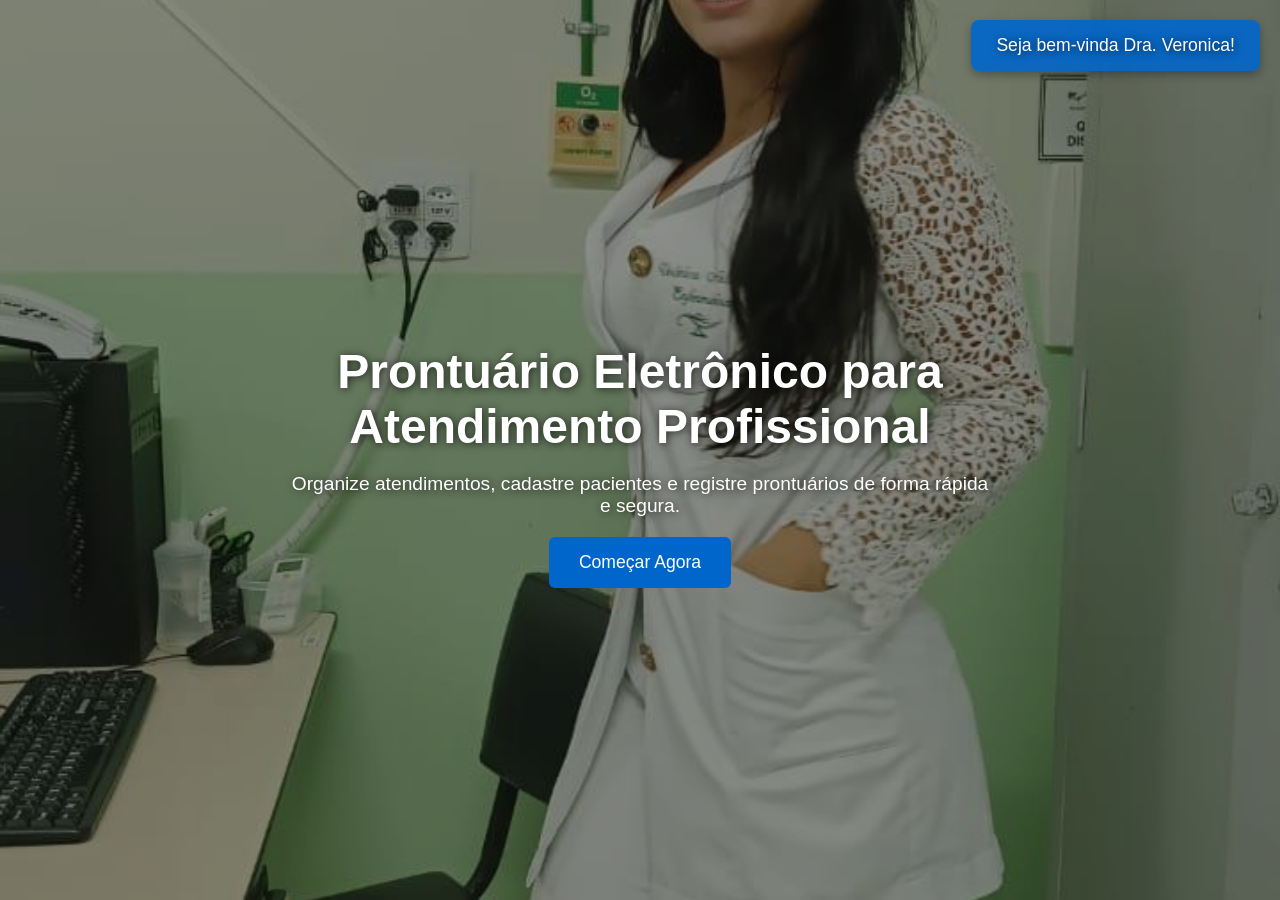
==== index.html @ c15e9141 "Add files via upload" ====
<!DOCTYPE html>
<html lang="pt-BR">
<head>
  <meta charset="UTF-8" />
  <meta name="viewport" content="width=device-width, initial-scale=1.0"/>
  <title>Prontuário Eletrônico</title>

  <style>
    body, html {
      margin: 0;
      padding: 0;
      width: 100%;
      height: 100%;
      font-family: Arial, sans-serif;
    }

    .hero {
      background-image: url('img/Veronica.jpeg'); /* extensão atualizada */
      background-size: cover;
      background-position: center;
      width: 100%;
      height: 100vh;
      position: relative;
      display: flex;
      align-items: center;
      justify-content: center;
      color: white;
      text-shadow: 1px 1px 8px rgba(0, 0, 0, 0.7);
      overflow: hidden;
    }

    .overlay {
      position: absolute;
      top: 0;
      left: 0;
      width: 100%;
      height: 100%;
      background: rgba(0, 0, 0, 0.4);
      z-index: 1;
    }

    .hero-content {
      position: relative;
      z-index: 2;
      text-align: center;
      max-width: 700px;
    }

    h1 {
      font-size: 3rem;
      margin-bottom: 10px;
    }

    p {
      font-size: 1.2rem;
      margin-bottom: 20px;
    }

    .btn {
      padding: 15px 30px;
      font-size: 1.1rem;
      border: none;
      border-radius: 6px;
      cursor: pointer;
      background: #0066cc;
      color: white;
      transition: .3s ease;
    }

    .btn:hover {
      background: #004a99;
    }

    /* mensagem flutuante */
    .welcome-msg {
      position: absolute;
      top: 20px;
      right: 20px;
      background: rgba(0, 102, 204, 0.9);
      color: white;
      padding: 15px 25px;
      border-radius: 8px;
      font-size: 1.1rem;
      box-shadow: 0 4px 10px rgba(0,0,0,0.3);
      opacity: 0;
      transform: translateY(-20px);
      transition: opacity 0.6s ease, transform 0.6s ease;
      z-index: 3;
    }

    .welcome-msg.show {
      opacity: 1;
      transform: translateY(0);
    }

    @media (max-width: 768px) {
      h1 { font-size: 2rem; }
      p { font-size: 1rem; }
      .btn { width: 100%; }
      .hero { padding: 0 20px;}
      .welcome-msg { top: 10px; right: 10px; font-size: 1rem; padding: 10px 15px; }
    }
  </style>
</head>

<body>
  <div class="hero">
    <div class="overlay"></div>

    <div class="hero-content">
      <h1>Prontuário Eletrônico para Atendimento Profissional</h1>
      <p>Organize atendimentos, cadastre pacientes e registre prontuários de forma rápida e segura.</p>
      <button class="btn" onclick="window.location.href='login.html'">Começar Agora</button>
    </div>

    <!-- mensagem de boas-vindas -->
    <div class="welcome-msg" id="welcome-msg">Seja bem-vinda Dra. Veronica!</div>
  </div>

  <script>
    window.addEventListener('load', () => {
      const msg = document.getElementById('welcome-msg');
      msg.classList.add('show');
      setTimeout(() => {
        msg.classList.remove('show');
      }, 5000);
    });
  </script>
</body>
</html>
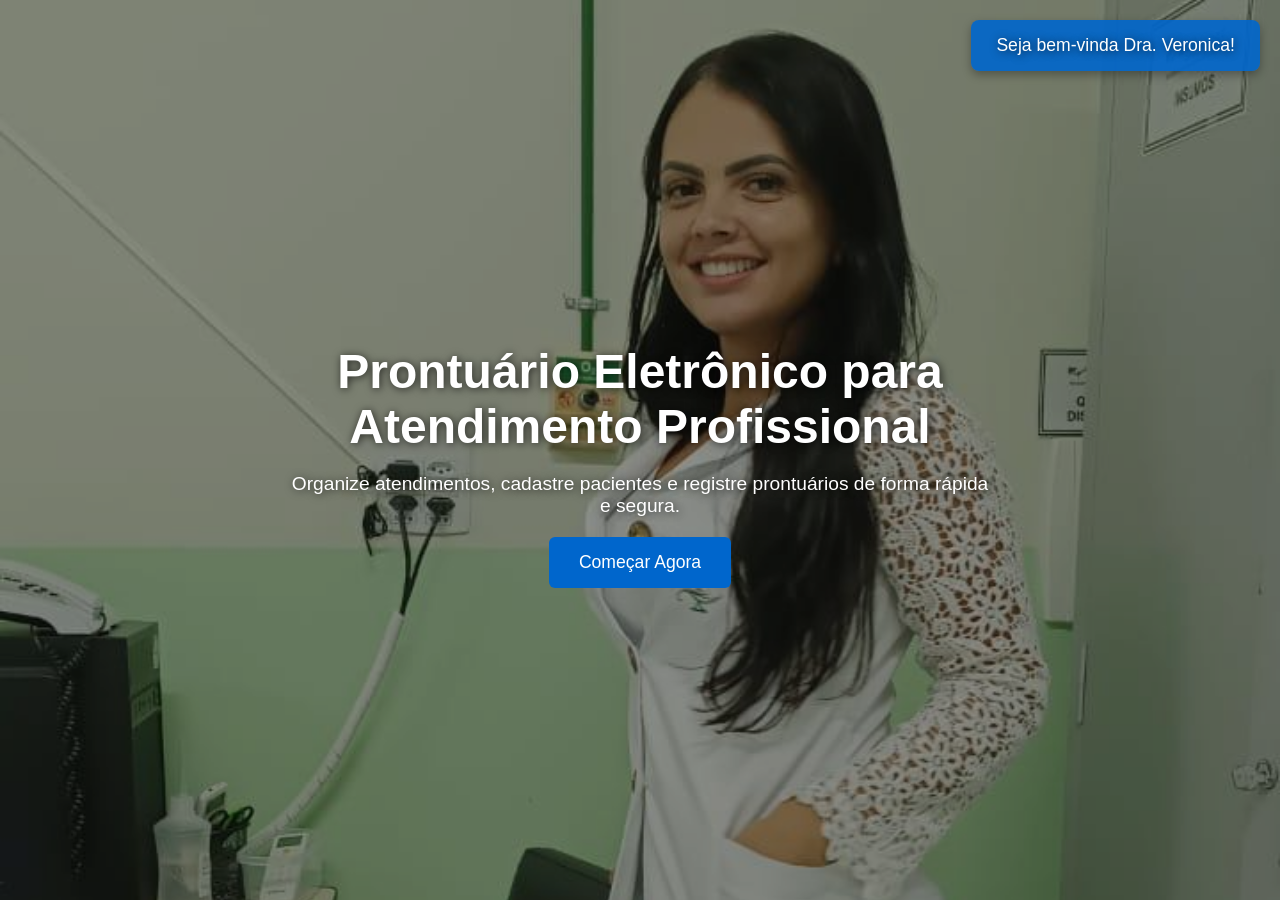
==== commit bb724ede: "Add files via upload" ====
--- a/index.html
+++ b/index.html
@@ -15,9 +15,9 @@
     }
 
     .hero {
-      background-image: url('img/Veronica.jpeg'); /* extensão atualizada */
+      background-image: url('img/Veronica.jpeg'); /* extensão JPEG */
       background-size: cover;
-      background-position: center;
+      background-position: center 30%; /* foco no rosto */
       width: 100%;
       height: 100vh;
       position: relative;
@@ -71,7 +71,6 @@
       background: #004a99;
     }
 
-    /* mensagem flutuante */
     .welcome-msg {
       position: absolute;
       top: 20px;
@@ -113,7 +112,6 @@
       <button class="btn" onclick="window.location.href='login.html'">Começar Agora</button>
     </div>
 
-    <!-- mensagem de boas-vindas -->
     <div class="welcome-msg" id="welcome-msg">Seja bem-vinda Dra. Veronica!</div>
   </div>
 
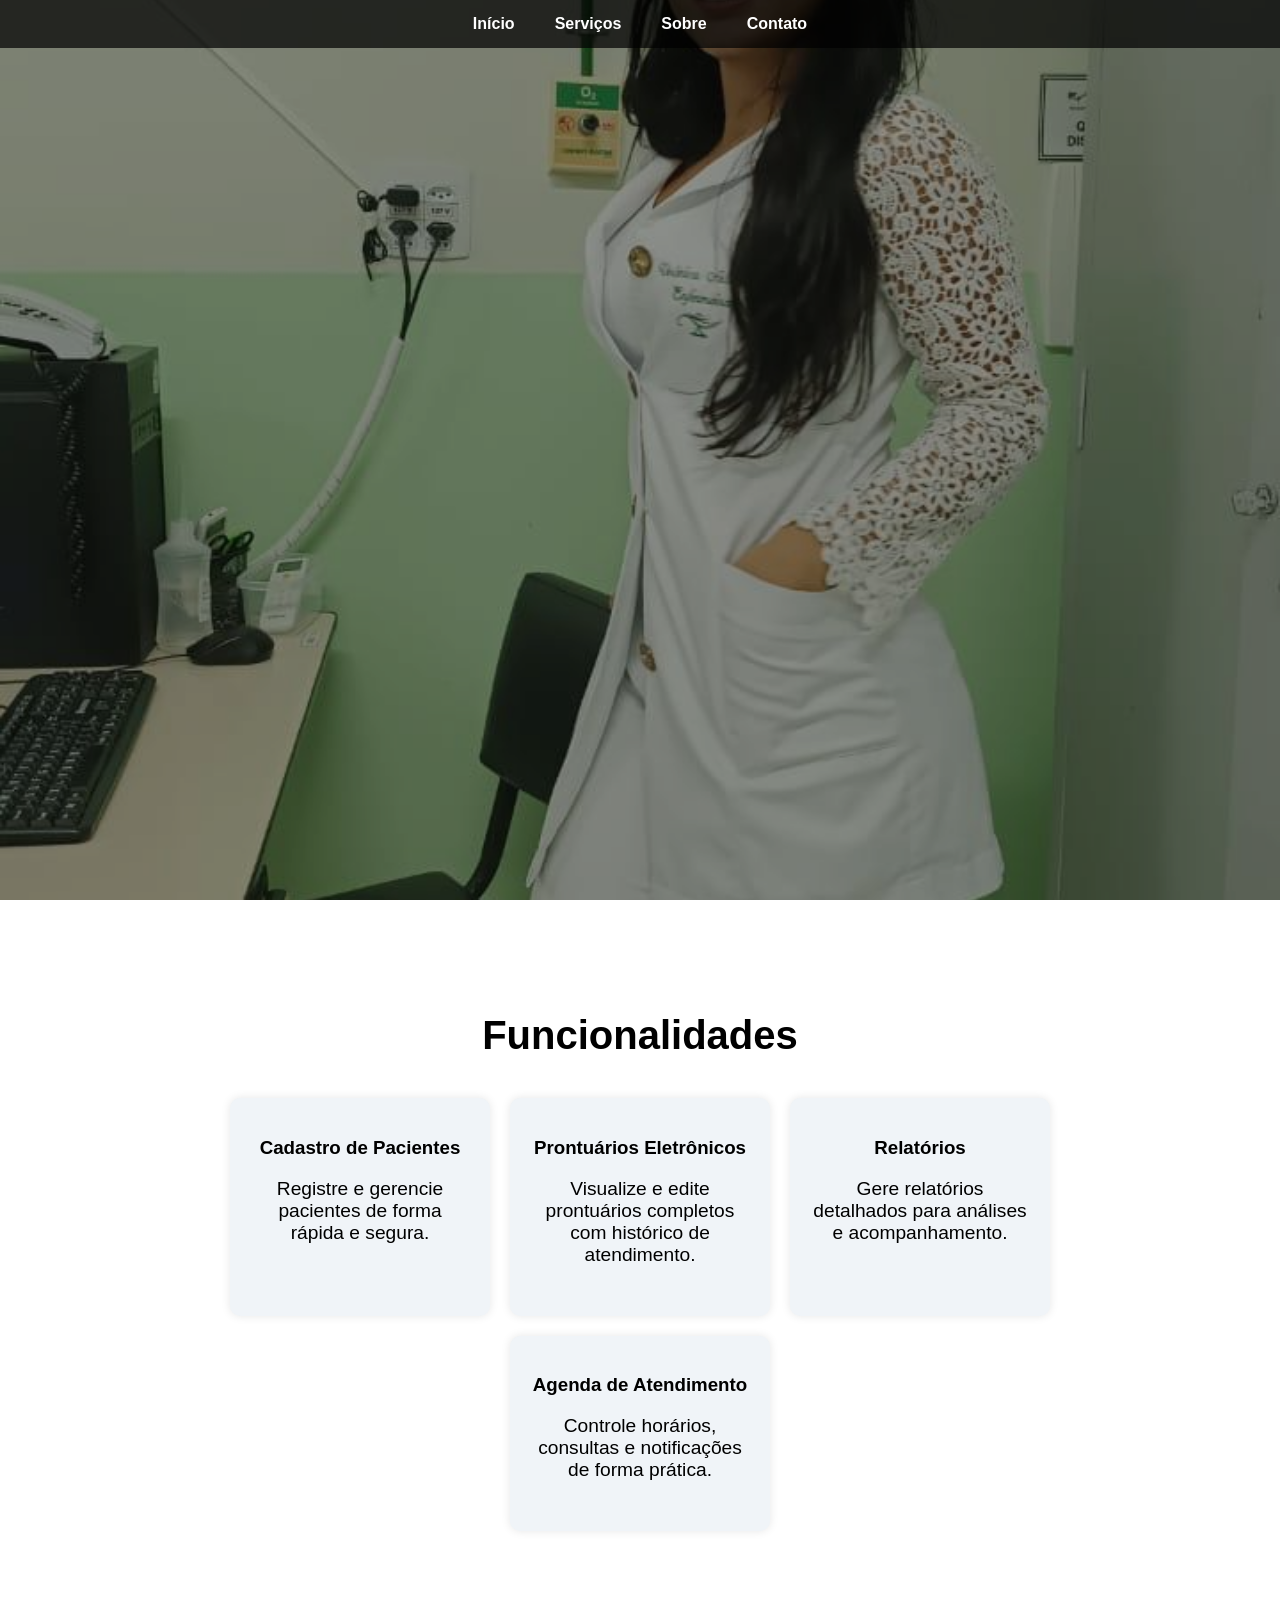
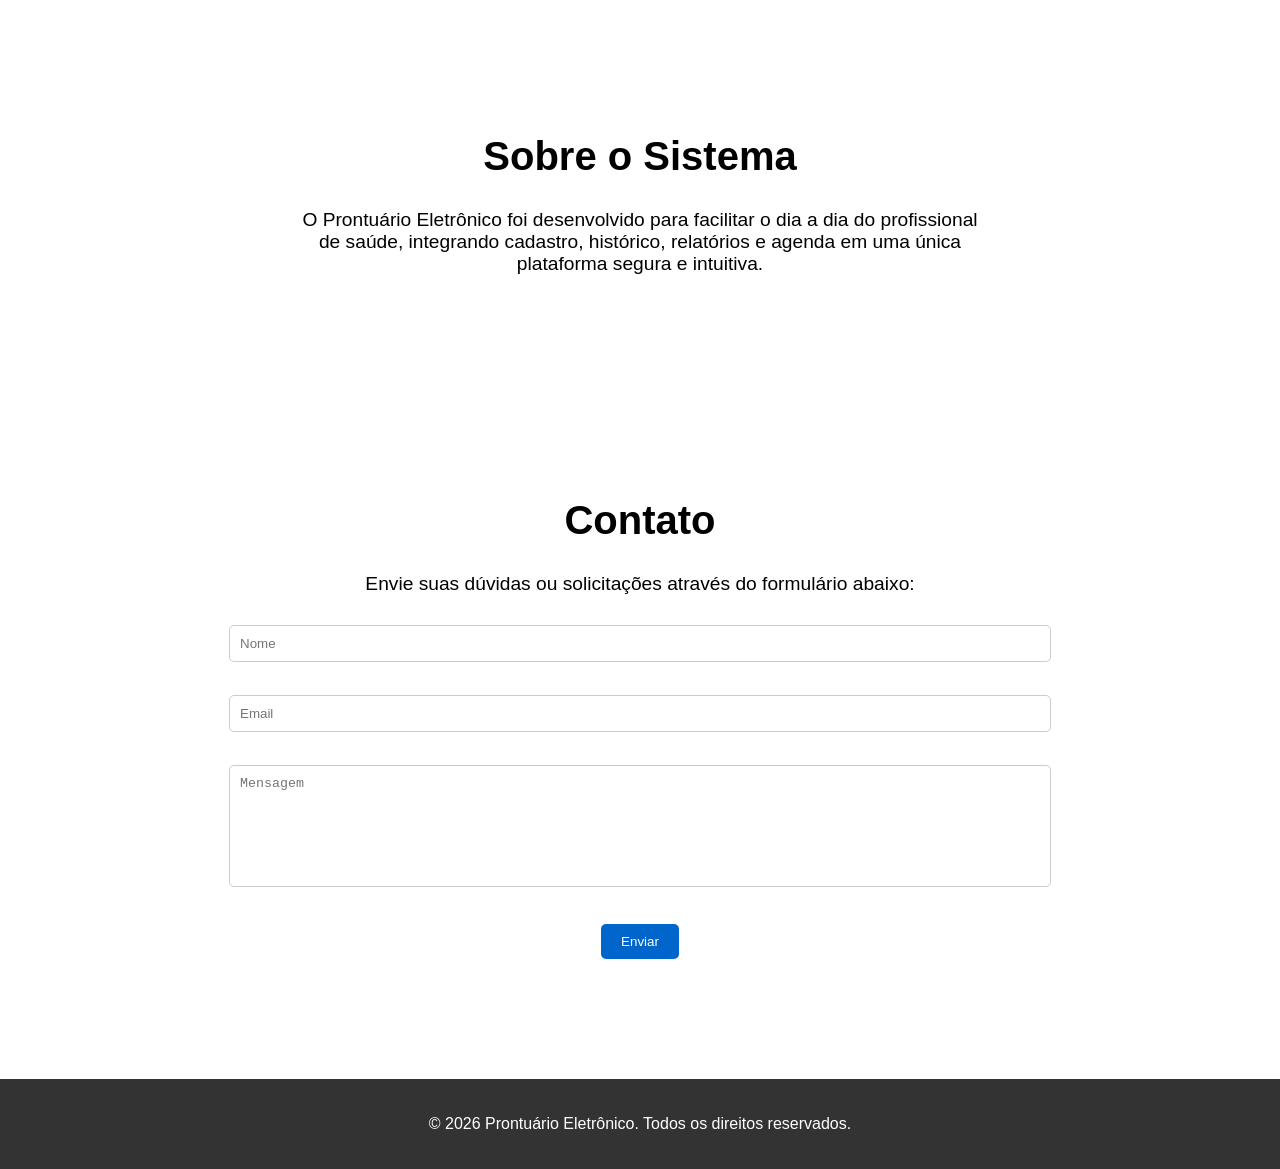
==== commit 95b1514f: "Add files via upload" ====
--- a/index.html
+++ b/index.html
@@ -1,128 +1,75 @@
 <!DOCTYPE html>
 <html lang="pt-BR">
 <head>
-  <meta charset="UTF-8" />
-  <meta name="viewport" content="width=device-width, initial-scale=1.0"/>
-  <title>Prontuário Eletrônico</title>
+<meta charset="UTF-8">
+<meta name="viewport" content="width=device-width, initial-scale=1.0">
+<title>Prontuário Eletrônico</title>
+<link rel="stylesheet" href="style.css">
+</head>
+<body>
 
-  <style>
-    body, html {
-      margin: 0;
-      padding: 0;
-      width: 100%;
-      height: 100%;
-      font-family: Arial, sans-serif;
-    }
+<header class="navbar">
+  <nav>
+    <a href="#home">Início</a>
+    <a href="#servicos">Serviços</a>
+    <a href="#sobre">Sobre</a>
+    <a href="#contato">Contato</a>
+  </nav>
+</header>
 
-    .hero {
-      background-image: url('img/Veronica.jpeg'); /* extensão JPEG */
-      background-size: cover;
-      background-position: center 30%; /* foco no rosto */
-      width: 100%;
-      height: 100vh;
-      position: relative;
-      display: flex;
-      align-items: center;
-      justify-content: center;
-      color: white;
-      text-shadow: 1px 1px 8px rgba(0, 0, 0, 0.7);
-      overflow: hidden;
-    }
+<section id="home" class="hero">
+  <div class="overlay"></div>
+  <div class="hero-content">
+    <h1>Prontuário Eletrônico</h1>
+    <p>Organize atendimentos, cadastre pacientes e registre prontuários de forma rápida e segura.</p>
+    <div class="buttons">
+      <button onclick="window.location.href='#contato'">Contato</button>
+      <button onclick="window.location.href='login.html'">Login Profissional</button>
+    </div>
+  </div>
+</section>
 
-    .overlay {
-      position: absolute;
-      top: 0;
-      left: 0;
-      width: 100%;
-      height: 100%;
-      background: rgba(0, 0, 0, 0.4);
-      z-index: 1;
-    }
+<section id="servicos" class="section">
+  <h2>Funcionalidades</h2>
+  <div class="cards">
+    <div class="card">
+      <h3>Cadastro de Pacientes</h3>
+      <p>Registre e gerencie pacientes de forma rápida e segura.</p>
+    </div>
+    <div class="card">
+      <h3>Prontuários Eletrônicos</h3>
+      <p>Visualize e edite prontuários completos com histórico de atendimento.</p>
+    </div>
+    <div class="card">
+      <h3>Relatórios</h3>
+      <p>Gere relatórios detalhados para análises e acompanhamento.</p>
+    </div>
+    <div class="card">
+      <h3>Agenda de Atendimento</h3>
+      <p>Controle horários, consultas e notificações de forma prática.</p>
+    </div>
+  </div>
+</section>
 
-    .hero-content {
-      position: relative;
-      z-index: 2;
-      text-align: center;
-      max-width: 700px;
-    }
+<section id="sobre" class="section">
+  <h2>Sobre o Sistema</h2>
+  <p>O Prontuário Eletrônico foi desenvolvido para facilitar o dia a dia do profissional de saúde, integrando cadastro, histórico, relatórios e agenda em uma única plataforma segura e intuitiva.</p>
+</section>
 
-    h1 {
-      font-size: 3rem;
-      margin-bottom: 10px;
-    }
+<section id="contato" class="section">
+  <h2>Contato</h2>
+  <p>Envie suas dúvidas ou solicitações através do formulário abaixo:</p>
+  <form>
+    <input type="text" placeholder="Nome" required><br><br>
+    <input type="email" placeholder="Email" required><br><br>
+    <textarea placeholder="Mensagem" required></textarea><br><br>
+    <button type="submit">Enviar</button>
+  </form>
+</section>
 
-    p {
-      font-size: 1.2rem;
-      margin-bottom: 20px;
-    }
+<footer>
+  <p>&copy; 2026 Prontuário Eletrônico. Todos os direitos reservados.</p>
+</footer>
 
-    .btn {
-      padding: 15px 30px;
-      font-size: 1.1rem;
-      border: none;
-      border-radius: 6px;
-      cursor: pointer;
-      background: #0066cc;
-      color: white;
-      transition: .3s ease;
-    }
-
-    .btn:hover {
-      background: #004a99;
-    }
-
-    .welcome-msg {
-      position: absolute;
-      top: 20px;
-      right: 20px;
-      background: rgba(0, 102, 204, 0.9);
-      color: white;
-      padding: 15px 25px;
-      border-radius: 8px;
-      font-size: 1.1rem;
-      box-shadow: 0 4px 10px rgba(0,0,0,0.3);
-      opacity: 0;
-      transform: translateY(-20px);
-      transition: opacity 0.6s ease, transform 0.6s ease;
-      z-index: 3;
-    }
-
-    .welcome-msg.show {
-      opacity: 1;
-      transform: translateY(0);
-    }
-
-    @media (max-width: 768px) {
-      h1 { font-size: 2rem; }
-      p { font-size: 1rem; }
-      .btn { width: 100%; }
-      .hero { padding: 0 20px;}
-      .welcome-msg { top: 10px; right: 10px; font-size: 1rem; padding: 10px 15px; }
-    }
-  </style>
-</head>
-
-<body>
-  <div class="hero">
-    <div class="overlay"></div>
-
-    <div class="hero-content">
-      <h1>Prontuário Eletrônico para Atendimento Profissional</h1>
-      <p>Organize atendimentos, cadastre pacientes e registre prontuários de forma rápida e segura.</p>
-      <button class="btn" onclick="window.location.href='login.html'">Começar Agora</button>
-    </div>
-
-    <div class="welcome-msg" id="welcome-msg">Seja bem-vinda Dra. Veronica!</div>
-  </div>
-
-  <script>
-    window.addEventListener('load', () => {
-      const msg = document.getElementById('welcome-msg');
-      msg.classList.add('show');
-      setTimeout(() => {
-        msg.classList.remove('show');
-      }, 5000);
-    });
-  </script>
 </body>
 </html>
--- a/style.css
+++ b/style.css
@@ -0,0 +1,138 @@
+body, html {
+  margin: 0;
+  padding: 0;
+  font-family: Arial, sans-serif;
+  scroll-behavior: smooth;
+}
+
+.navbar {
+  position: fixed;
+  top:0;
+  width: 100%;
+  background: rgba(0,0,0,0.7);
+  z-index: 1000;
+}
+
+.navbar nav {
+  display: flex;
+  justify-content: center;
+  padding: 15px 0;
+}
+
+.navbar nav a {
+  color: white;
+  margin: 0 20px;
+  text-decoration: none;
+  font-weight: bold;
+  transition: color 0.3s;
+}
+
+.navbar nav a:hover { color: #00aaff; }
+
+.hero {
+  background-image: url('img/Veronica.jpeg');
+  background-size: cover;
+  background-position: center 50%;
+  height: 100vh;
+  width: 100%;
+  position: relative;
+  display: flex;
+  justify-content: center;
+  align-items: center;
+}
+
+.overlay {
+  position: absolute;
+  top:0; left:0;
+  width:100%;
+  height:100%;
+  background: rgba(0,0,0,0.4);
+  z-index:1;
+}
+
+.hero-content {
+  position: relative;
+  z-index:2;
+  text-align: center;
+  color: #fff;
+  max-width: 700px;
+  opacity: 0;
+  transform: translateY(30px);
+  transition: all 1.5s ease;
+}
+
+.hero-content h1 { font-size: 3rem; margin-bottom: 20px; }
+.hero-content p { font-size: 1.3rem; margin-bottom: 30px; }
+
+.buttons button {
+  margin: 0 10px;
+  padding: 15px 30px;
+  font-size: 1rem;
+  border: none;
+  border-radius: 5px;
+  cursor: pointer;
+  background-color: #0066cc;
+  color: white;
+  transition: background 0.3s ease;
+}
+
+.buttons button:hover { background-color: #004a99; }
+
+.section {
+  padding: 80px 20px;
+  text-align: center;
+  max-width: 1000px;
+  margin: 0 auto;
+}
+
+.section h2 { font-size: 2.5rem; margin-bottom: 30px; }
+.section p { font-size: 1.2rem; max-width: 700px; margin: 0 auto 30px auto; }
+
+.cards { display: flex; flex-wrap: wrap; justify-content: center; }
+.card {
+  background: #f0f4f8;
+  border-radius: 10px;
+  padding: 20px;
+  margin: 10px;
+  flex: 1 1 200px;
+  max-width: 220px;
+  box-shadow: 0 0 10px rgba(0,0,0,0.1);
+  transition: transform 0.3s;
+}
+
+.card:hover { transform: translateY(-5px); }
+
+form input, form textarea {
+  width: 80%;
+  padding: 10px;
+  margin-bottom: 15px;
+  border-radius: 5px;
+  border: 1px solid #ccc;
+}
+
+form textarea { height: 100px; resize: none; }
+
+form button {
+  padding: 10px 20px;
+  border: none;
+  background: #0066cc;
+  color: white;
+  border-radius: 5px;
+  cursor: pointer;
+}
+
+form button:hover { background: #004a99; }
+
+footer {
+  background: #333;
+  color: white;
+  padding: 20px 0;
+  text-align: center;
+  margin-top: 40px;
+}
+
+@media (max-width:768px) {
+  .hero-content h1 { font-size: 2rem; }
+  .hero-content p { font-size: 1rem; }
+  .card { max-width: 100%; }
+}
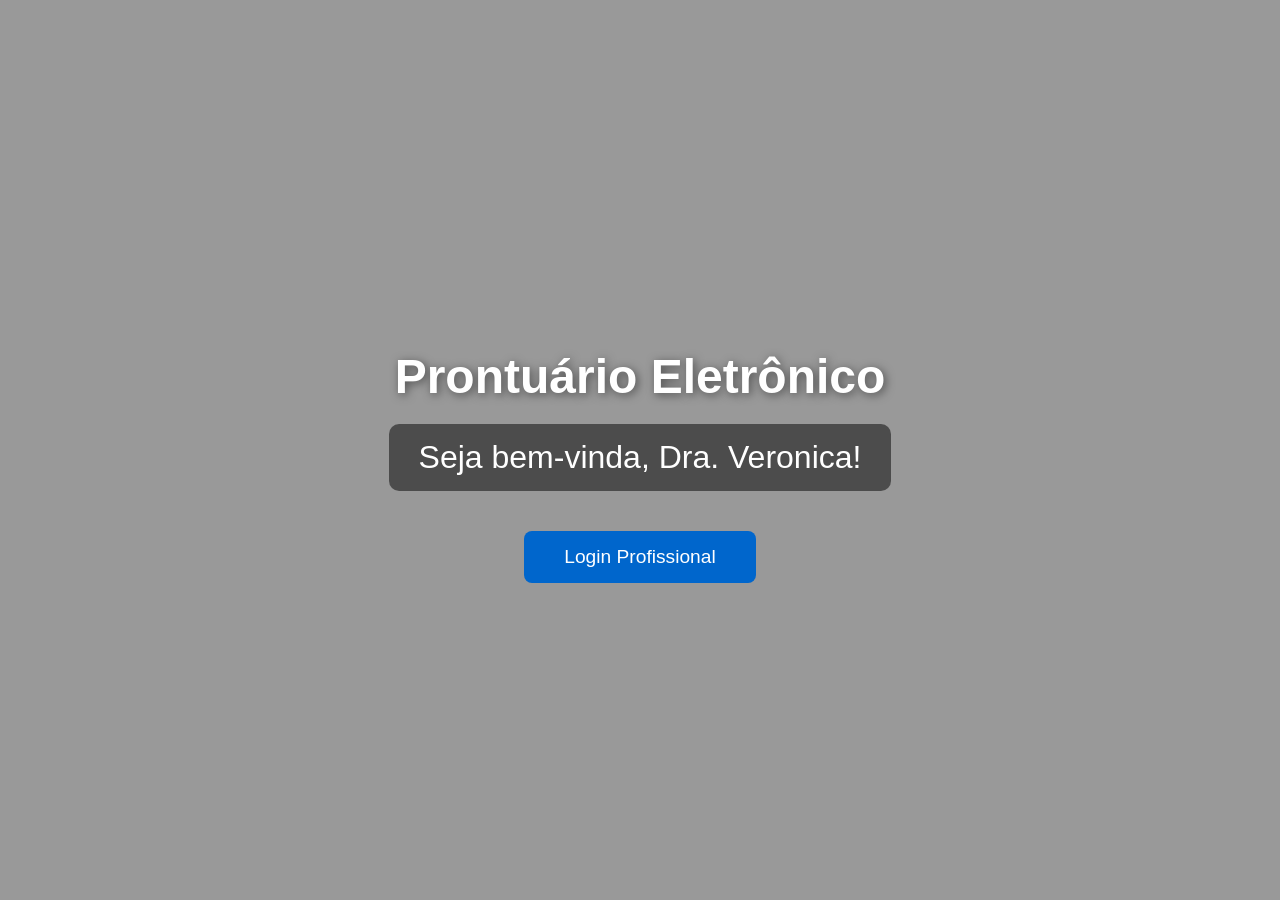
==== commit 1f09372d: "Add files via upload" ====
--- a/index.html
+++ b/index.html
@@ -4,72 +4,94 @@
 <meta charset="UTF-8">
 <meta name="viewport" content="width=device-width, initial-scale=1.0">
 <title>Prontuário Eletrônico</title>
-<link rel="stylesheet" href="style.css">
+<style>
+body, html {
+  margin: 0;
+  padding: 0;
+  width: 100%;
+  height: 100%;
+  font-family: Arial, sans-serif;
+  overflow: hidden;
+}
+
+.hero {
+  background-image: url('img/Veronica2.jpeg'); /* referência corrigida */
+  background-size: cover;
+  background-position: 50% 45%; /* ajuste vertical para rosto visível */
+  background-repeat: no-repeat;
+  width: 100%;
+  height: 100vh;
+  position: relative;
+  display: flex;
+  justify-content: center;
+  align-items: center;
+  flex-direction: column;
+}
+
+.overlay {
+  position: absolute;
+  top:0;
+  left:0;
+  width:100%;
+  height:100%;
+  background: rgba(0,0,0,0.4);
+  z-index:1;
+}
+
+.hero-content {
+  position: relative;
+  z-index:2;
+  text-align: center;
+  color: #fff;
+  max-width: 700px;
+}
+
+.hero-content h1 {
+  font-size: 3rem;
+  margin-bottom: 20px;
+  text-shadow: 2px 2px 10px rgba(0,0,0,0.5);
+}
+
+.hero-content .welcome {
+  font-size: 2rem;
+  margin-bottom: 40px;
+  background: rgba(0,0,0,0.5);
+  padding: 15px 30px;
+  border-radius: 10px;
+}
+
+.hero-content .btn-login {
+  padding: 15px 40px;
+  font-size: 1.2rem;
+  border: none;
+  border-radius: 8px;
+  cursor: pointer;
+  background-color: #0066cc;
+  color: white;
+  transition: background 0.3s;
+}
+
+.hero-content .btn-login:hover {
+  background-color: #004a99;
+}
+
+@media (max-width:768px) {
+  .hero-content h1 { font-size: 2rem; }
+  .hero-content .welcome { font-size: 1.5rem; padding: 10px 20px; }
+  .hero-content .btn-login { width: 80%; font-size: 1rem; }
+}
+</style>
 </head>
 <body>
 
-<header class="navbar">
-  <nav>
-    <a href="#home">Início</a>
-    <a href="#servicos">Serviços</a>
-    <a href="#sobre">Sobre</a>
-    <a href="#contato">Contato</a>
-  </nav>
-</header>
-
-<section id="home" class="hero">
+<div class="hero">
   <div class="overlay"></div>
   <div class="hero-content">
     <h1>Prontuário Eletrônico</h1>
-    <p>Organize atendimentos, cadastre pacientes e registre prontuários de forma rápida e segura.</p>
-    <div class="buttons">
-      <button onclick="window.location.href='#contato'">Contato</button>
-      <button onclick="window.location.href='login.html'">Login Profissional</button>
-    </div>
+    <div class="welcome">Seja bem-vinda, Dra. Veronica!</div>
+    <button class="btn-login" onclick="window.location.href='login.html'">Login Profissional</button>
   </div>
-</section>
-
-<section id="servicos" class="section">
-  <h2>Funcionalidades</h2>
-  <div class="cards">
-    <div class="card">
-      <h3>Cadastro de Pacientes</h3>
-      <p>Registre e gerencie pacientes de forma rápida e segura.</p>
-    </div>
-    <div class="card">
-      <h3>Prontuários Eletrônicos</h3>
-      <p>Visualize e edite prontuários completos com histórico de atendimento.</p>
-    </div>
-    <div class="card">
-      <h3>Relatórios</h3>
-      <p>Gere relatórios detalhados para análises e acompanhamento.</p>
-    </div>
-    <div class="card">
-      <h3>Agenda de Atendimento</h3>
-      <p>Controle horários, consultas e notificações de forma prática.</p>
-    </div>
-  </div>
-</section>
-
-<section id="sobre" class="section">
-  <h2>Sobre o Sistema</h2>
-  <p>O Prontuário Eletrônico foi desenvolvido para facilitar o dia a dia do profissional de saúde, integrando cadastro, histórico, relatórios e agenda em uma única plataforma segura e intuitiva.</p>
-</section>
-
-<section id="contato" class="section">
-  <h2>Contato</h2>
-  <p>Envie suas dúvidas ou solicitações através do formulário abaixo:</p>
-  <form>
-    <input type="text" placeholder="Nome" required><br><br>
-    <input type="email" placeholder="Email" required><br><br>
-    <textarea placeholder="Mensagem" required></textarea><br><br>
-    <button type="submit">Enviar</button>
-  </form>
-</section>
-
-<footer>
-  <p>&copy; 2026 Prontuário Eletrônico. Todos os direitos reservados.</p>
-</footer>
+</div>
 
 </body>
 </html>
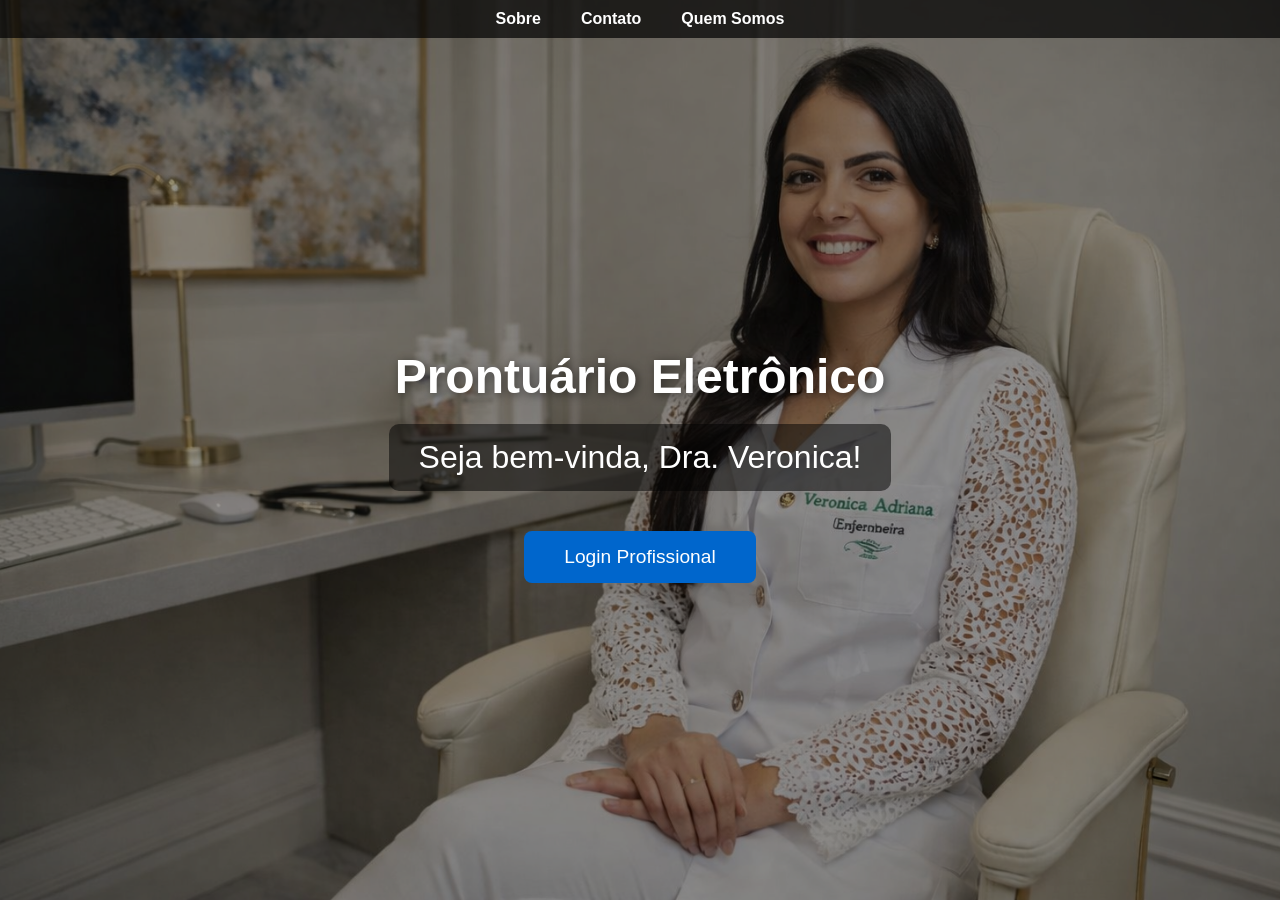
==== commit c15aaa89: "Add files via upload" ====
--- a/index.html
+++ b/index.html
@@ -11,13 +11,38 @@
   width: 100%;
   height: 100%;
   font-family: Arial, sans-serif;
-  overflow: hidden;
+}
+
+header.navbar {
+  position: fixed;
+  top: 0;
+  width: 100%;
+  background: rgba(0,0,0,0.7);
+  z-index: 1000;
+  padding: 10px 0;
+}
+
+header.navbar nav {
+  display: flex;
+  justify-content: center;
+}
+
+header.navbar nav a {
+  color: white;
+  margin: 0 20px;
+  text-decoration: none;
+  font-weight: bold;
+  transition: color 0.3s;
+}
+
+header.navbar nav a:hover {
+  color: #00aaff;
 }
 
 .hero {
-  background-image: url('img/Veronica2.jpeg'); /* referência corrigida */
+  background-image: url('img/Veronica.jpeg'); /* referência correta */
   background-size: cover;
-  background-position: 50% 45%; /* ajuste vertical para rosto visível */
+  background-position: center 40%; /* ajuste vertical para rosto */
   background-repeat: no-repeat;
   width: 100%;
   height: 100vh;
@@ -84,6 +109,14 @@
 </head>
 <body>
 
+<header class="navbar">
+  <nav>
+    <a href="sobre.html">Sobre</a>
+    <a href="contato.html">Contato</a>
+    <a href="quem_somos.html">Quem Somos</a>
+  </nav>
+</header>
+
 <div class="hero">
   <div class="overlay"></div>
   <div class="hero-content">
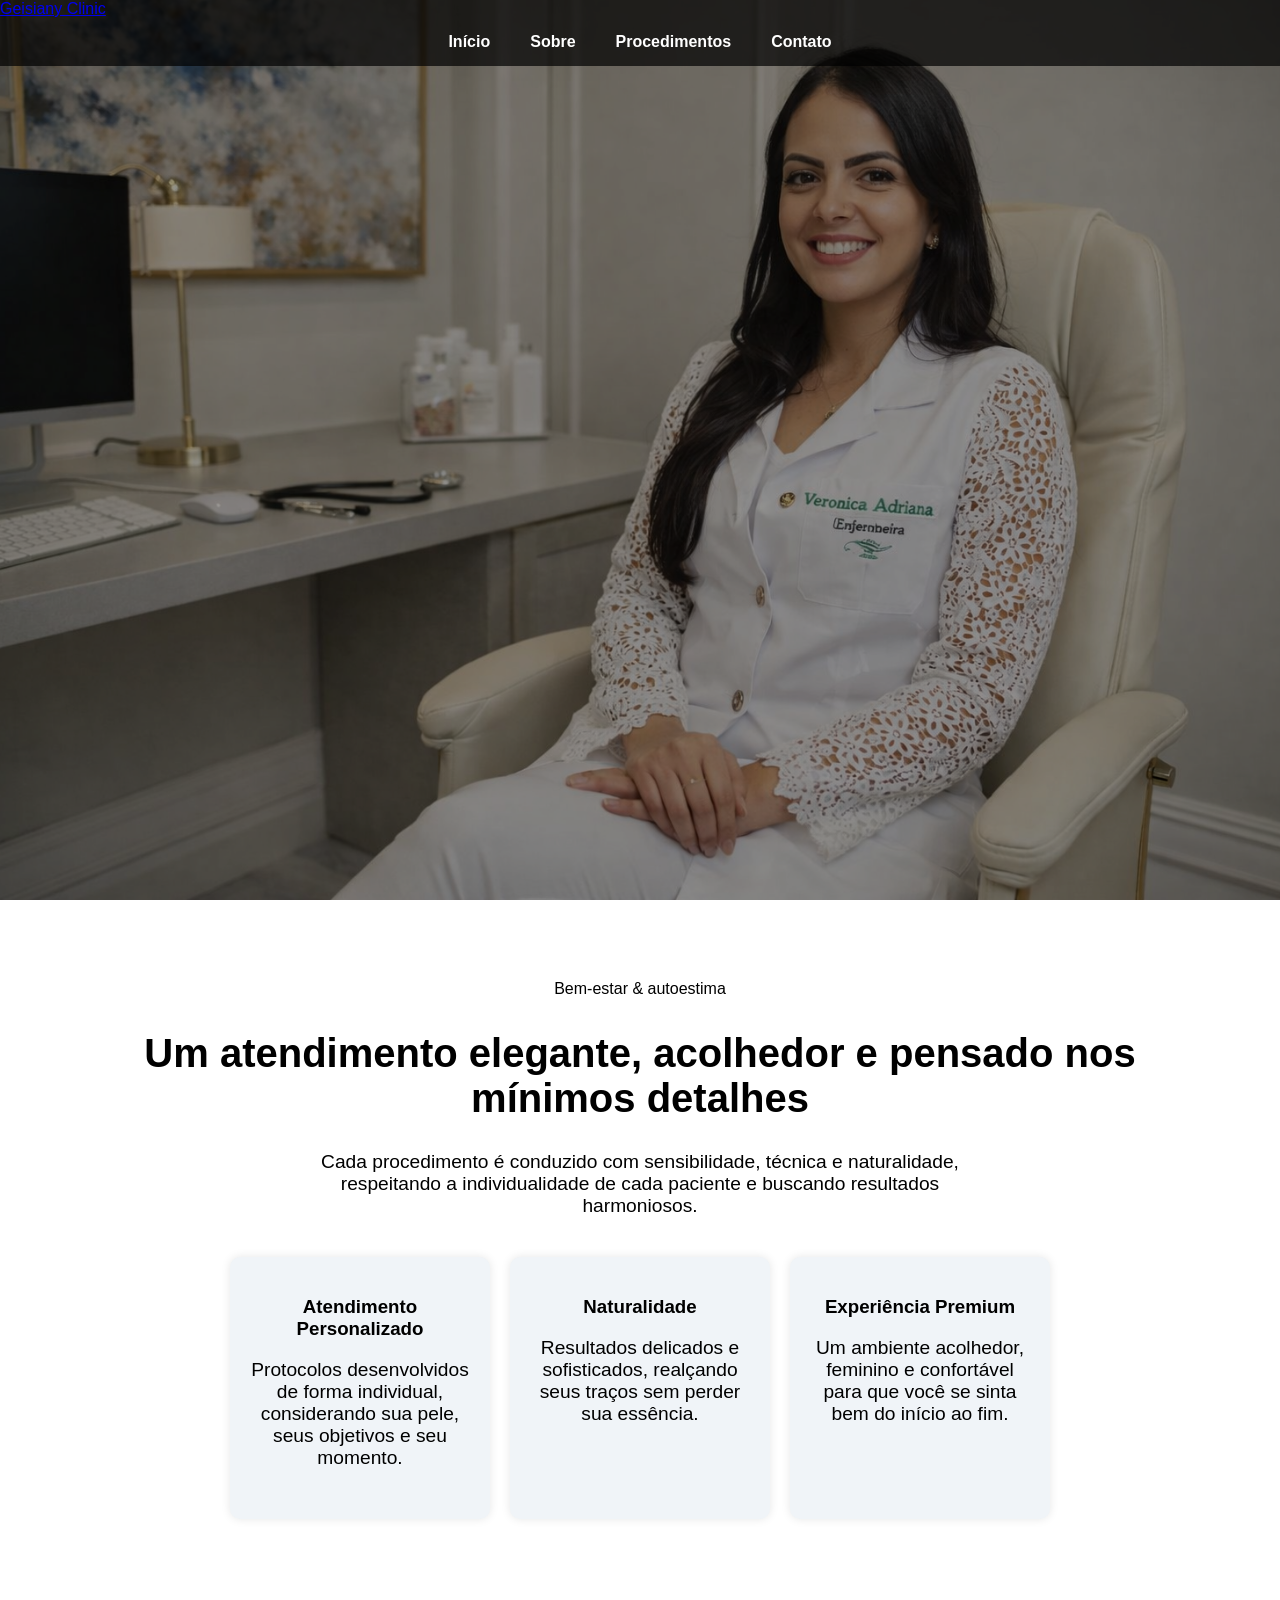
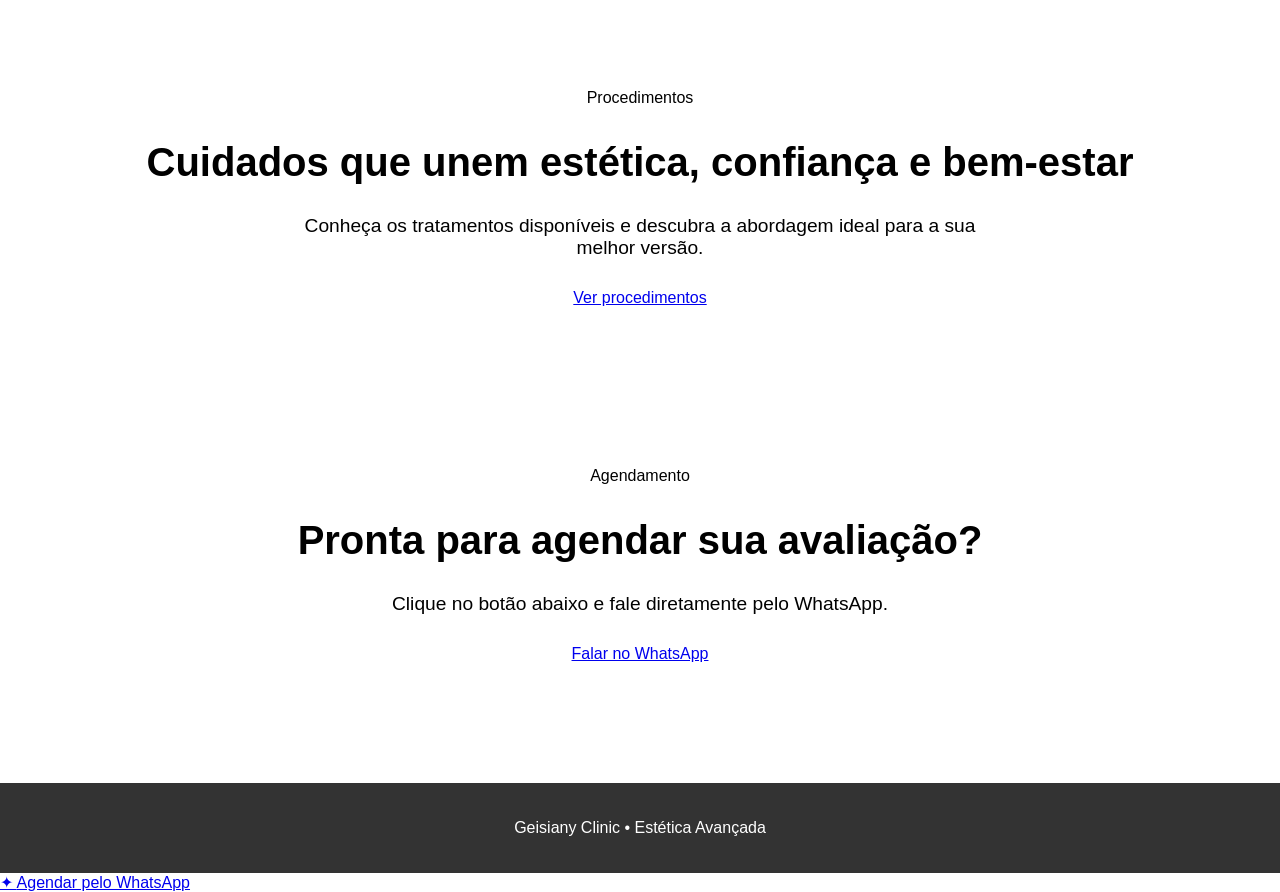
==== commit 6fff2c4a: "Add files via upload" ====
--- a/index.html
+++ b/index.html
@@ -1,130 +1,119 @@
 <!DOCTYPE html>
 <html lang="pt-BR">
 <head>
-<meta charset="UTF-8">
-<meta name="viewport" content="width=device-width, initial-scale=1.0">
-<title>Prontuário Eletrônico</title>
-<style>
-body, html {
-  margin: 0;
-  padding: 0;
-  width: 100%;
-  height: 100%;
-  font-family: Arial, sans-serif;
-}
-
-header.navbar {
-  position: fixed;
-  top: 0;
-  width: 100%;
-  background: rgba(0,0,0,0.7);
-  z-index: 1000;
-  padding: 10px 0;
-}
-
-header.navbar nav {
-  display: flex;
-  justify-content: center;
-}
-
-header.navbar nav a {
-  color: white;
-  margin: 0 20px;
-  text-decoration: none;
-  font-weight: bold;
-  transition: color 0.3s;
-}
-
-header.navbar nav a:hover {
-  color: #00aaff;
-}
-
-.hero {
-  background-image: url('img/Veronica.jpeg'); /* referência correta */
-  background-size: cover;
-  background-position: center 40%; /* ajuste vertical para rosto */
-  background-repeat: no-repeat;
-  width: 100%;
-  height: 100vh;
-  position: relative;
-  display: flex;
-  justify-content: center;
-  align-items: center;
-  flex-direction: column;
-}
-
-.overlay {
-  position: absolute;
-  top:0;
-  left:0;
-  width:100%;
-  height:100%;
-  background: rgba(0,0,0,0.4);
-  z-index:1;
-}
-
-.hero-content {
-  position: relative;
-  z-index:2;
-  text-align: center;
-  color: #fff;
-  max-width: 700px;
-}
-
-.hero-content h1 {
-  font-size: 3rem;
-  margin-bottom: 20px;
-  text-shadow: 2px 2px 10px rgba(0,0,0,0.5);
-}
-
-.hero-content .welcome {
-  font-size: 2rem;
-  margin-bottom: 40px;
-  background: rgba(0,0,0,0.5);
-  padding: 15px 30px;
-  border-radius: 10px;
-}
-
-.hero-content .btn-login {
-  padding: 15px 40px;
-  font-size: 1.2rem;
-  border: none;
-  border-radius: 8px;
-  cursor: pointer;
-  background-color: #0066cc;
-  color: white;
-  transition: background 0.3s;
-}
-
-.hero-content .btn-login:hover {
-  background-color: #004a99;
-}
-
-@media (max-width:768px) {
-  .hero-content h1 { font-size: 2rem; }
-  .hero-content .welcome { font-size: 1.5rem; padding: 10px 20px; }
-  .hero-content .btn-login { width: 80%; font-size: 1rem; }
-}
-</style>
+  <meta charset="UTF-8" />
+  <meta name="viewport" content="width=device-width, initial-scale=1.0" />
+  <title>Geisiany Clinic | Estética Avançada</title>
+  <link rel="stylesheet" href="style.css" />
 </head>
 <body>
+  <header class="navbar">
+    <div class="nav-wrapper">
+      <a class="brand" href="index.html">Geisiany Clinic</a>
+      <nav>
+        <a href="index.html">Início</a>
+        <a href="sobre.html">Sobre</a>
+        <a href="servicos.html">Procedimentos</a>
+        <a href="contato.html">Contato</a>
+      </nav>
+    </div>
+  </header>
 
-<header class="navbar">
-  <nav>
-    <a href="sobre.html">Sobre</a>
-    <a href="contato.html">Contato</a>
-    <a href="quem_somos.html">Quem Somos</a>
-  </nav>
-</header>
+  <section class="hero">
+    <div class="overlay"></div>
 
-<div class="hero">
-  <div class="overlay"></div>
-  <div class="hero-content">
-    <h1>Prontuário Eletrônico</h1>
-    <div class="welcome">Seja bem-vinda, Dra. Veronica!</div>
-    <button class="btn-login" onclick="window.location.href='login.html'">Login Profissional</button>
-  </div>
-</div>
+    <div class="hero-content">
+      <span class="tag">Estética Avançada • Beleza com naturalidade</span>
+      <h1>Realçando sua beleza com sofisticação, leveza e cuidado</h1>
+      <p>
+        Uma experiência pensada para valorizar sua autoestima com atendimento
+        humanizado, olhar estético refinado e protocolos personalizados.
+      </p>
 
+      <div class="hero-buttons">
+        <a href="https://wa.me/5537992007691?text=Olá,%20gostaria%20de%20agendar%20uma%20avaliação." target="_blank" rel="noopener" class="btn btn-primary">Agendar avaliação</a>
+        <a href="sobre.html" class="btn btn-secondary">Conheça a profissional</a>
+      </div>
+    </div>
+  </section>
+
+  <section class="section intro">
+    <div class="section-header">
+      <span class="mini-tag">Bem-estar & autoestima</span>
+      <h2>Um atendimento elegante, acolhedor e pensado nos mínimos detalhes</h2>
+      <p>
+        Cada procedimento é conduzido com sensibilidade, técnica e naturalidade,
+        respeitando a individualidade de cada paciente e buscando resultados
+        harmoniosos.
+      </p>
+    </div>
+
+    <div class="cards">
+      <article class="card">
+        <h3>Atendimento Personalizado</h3>
+        <p>
+          Protocolos desenvolvidos de forma individual, considerando sua pele,
+          seus objetivos e seu momento.
+        </p>
+      </article>
+
+      <article class="card">
+        <h3>Naturalidade</h3>
+        <p>
+          Resultados delicados e sofisticados, realçando seus traços sem perder
+          sua essência.
+        </p>
+      </article>
+
+      <article class="card">
+        <h3>Experiência Premium</h3>
+        <p>
+          Um ambiente acolhedor, feminino e confortável para que você se sinta
+          bem do início ao fim.
+        </p>
+      </article>
+    </div>
+  </section>
+
+  <section class="section highlight">
+    <div class="highlight-box">
+      <div>
+        <span class="mini-tag">Procedimentos</span>
+        <h2>Cuidados que unem estética, confiança e bem-estar</h2>
+        <p>
+          Conheça os tratamentos disponíveis e descubra a abordagem ideal para a
+          sua melhor versão.
+        </p>
+      </div>
+      <a href="servicos.html" class="btn btn-primary">Ver procedimentos</a>
+    </div>
+  </section>
+
+  <section class="section contact-cta">
+    <div class="section-header">
+      <span class="mini-tag">Agendamento</span>
+      <h2>Pronta para agendar sua avaliação?</h2>
+      <p>
+        Clique no botão abaixo e fale diretamente pelo WhatsApp.
+      </p>
+      <a href="https://wa.me/5537992007691?text=Olá,%20gostaria%20de%20agendar%20uma%20avaliação." target="_blank" rel="noopener" class="btn btn-primary">Falar no WhatsApp</a>
+    </div>
+  </section>
+
+  <footer class="footer">
+    <p>Geisiany Clinic • Estética Avançada</p>
+  </footer>
+
+  <a
+    href="https://wa.me/5537992007691?text=Olá,%20gostaria%20de%20agendar%20uma%20avaliação."
+    class="whatsapp-float"
+    target="_blank"
+    rel="noopener"
+    aria-label="Falar no WhatsApp"
+    title="Falar no WhatsApp"
+  >
+    <span class="wa-icon">✦</span>
+    <span class="wa-text">Agendar pelo WhatsApp</span>
+  </a>
 </body>
-</html>+</html>
--- a/style.css
+++ b/style.css
@@ -0,0 +1,138 @@
+body, html {
+  margin: 0;
+  padding: 0;
+  font-family: Arial, sans-serif;
+  scroll-behavior: smooth;
+}
+
+.navbar {
+  position: fixed;
+  top:0;
+  width: 100%;
+  background: rgba(0,0,0,0.7);
+  z-index: 1000;
+}
+
+.navbar nav {
+  display: flex;
+  justify-content: center;
+  padding: 15px 0;
+}
+
+.navbar nav a {
+  color: white;
+  margin: 0 20px;
+  text-decoration: none;
+  font-weight: bold;
+  transition: color 0.3s;
+}
+
+.navbar nav a:hover { color: #00aaff; }
+
+.hero {
+  background-image: url('img/Veronica.jpeg');
+  background-size: cover;
+  background-position: center 50%;
+  height: 100vh;
+  width: 100%;
+  position: relative;
+  display: flex;
+  justify-content: center;
+  align-items: center;
+}
+
+.overlay {
+  position: absolute;
+  top:0; left:0;
+  width:100%;
+  height:100%;
+  background: rgba(0,0,0,0.4);
+  z-index:1;
+}
+
+.hero-content {
+  position: relative;
+  z-index:2;
+  text-align: center;
+  color: #fff;
+  max-width: 700px;
+  opacity: 0;
+  transform: translateY(30px);
+  transition: all 1.5s ease;
+}
+
+.hero-content h1 { font-size: 3rem; margin-bottom: 20px; }
+.hero-content p { font-size: 1.3rem; margin-bottom: 30px; }
+
+.buttons button {
+  margin: 0 10px;
+  padding: 15px 30px;
+  font-size: 1rem;
+  border: none;
+  border-radius: 5px;
+  cursor: pointer;
+  background-color: #0066cc;
+  color: white;
+  transition: background 0.3s ease;
+}
+
+.buttons button:hover { background-color: #004a99; }
+
+.section {
+  padding: 80px 20px;
+  text-align: center;
+  max-width: 1000px;
+  margin: 0 auto;
+}
+
+.section h2 { font-size: 2.5rem; margin-bottom: 30px; }
+.section p { font-size: 1.2rem; max-width: 700px; margin: 0 auto 30px auto; }
+
+.cards { display: flex; flex-wrap: wrap; justify-content: center; }
+.card {
+  background: #f0f4f8;
+  border-radius: 10px;
+  padding: 20px;
+  margin: 10px;
+  flex: 1 1 200px;
+  max-width: 220px;
+  box-shadow: 0 0 10px rgba(0,0,0,0.1);
+  transition: transform 0.3s;
+}
+
+.card:hover { transform: translateY(-5px); }
+
+form input, form textarea {
+  width: 80%;
+  padding: 10px;
+  margin-bottom: 15px;
+  border-radius: 5px;
+  border: 1px solid #ccc;
+}
+
+form textarea { height: 100px; resize: none; }
+
+form button {
+  padding: 10px 20px;
+  border: none;
+  background: #0066cc;
+  color: white;
+  border-radius: 5px;
+  cursor: pointer;
+}
+
+form button:hover { background: #004a99; }
+
+footer {
+  background: #333;
+  color: white;
+  padding: 20px 0;
+  text-align: center;
+  margin-top: 40px;
+}
+
+@media (max-width:768px) {
+  .hero-content h1 { font-size: 2rem; }
+  .hero-content p { font-size: 1rem; }
+  .card { max-width: 100%; }
+}
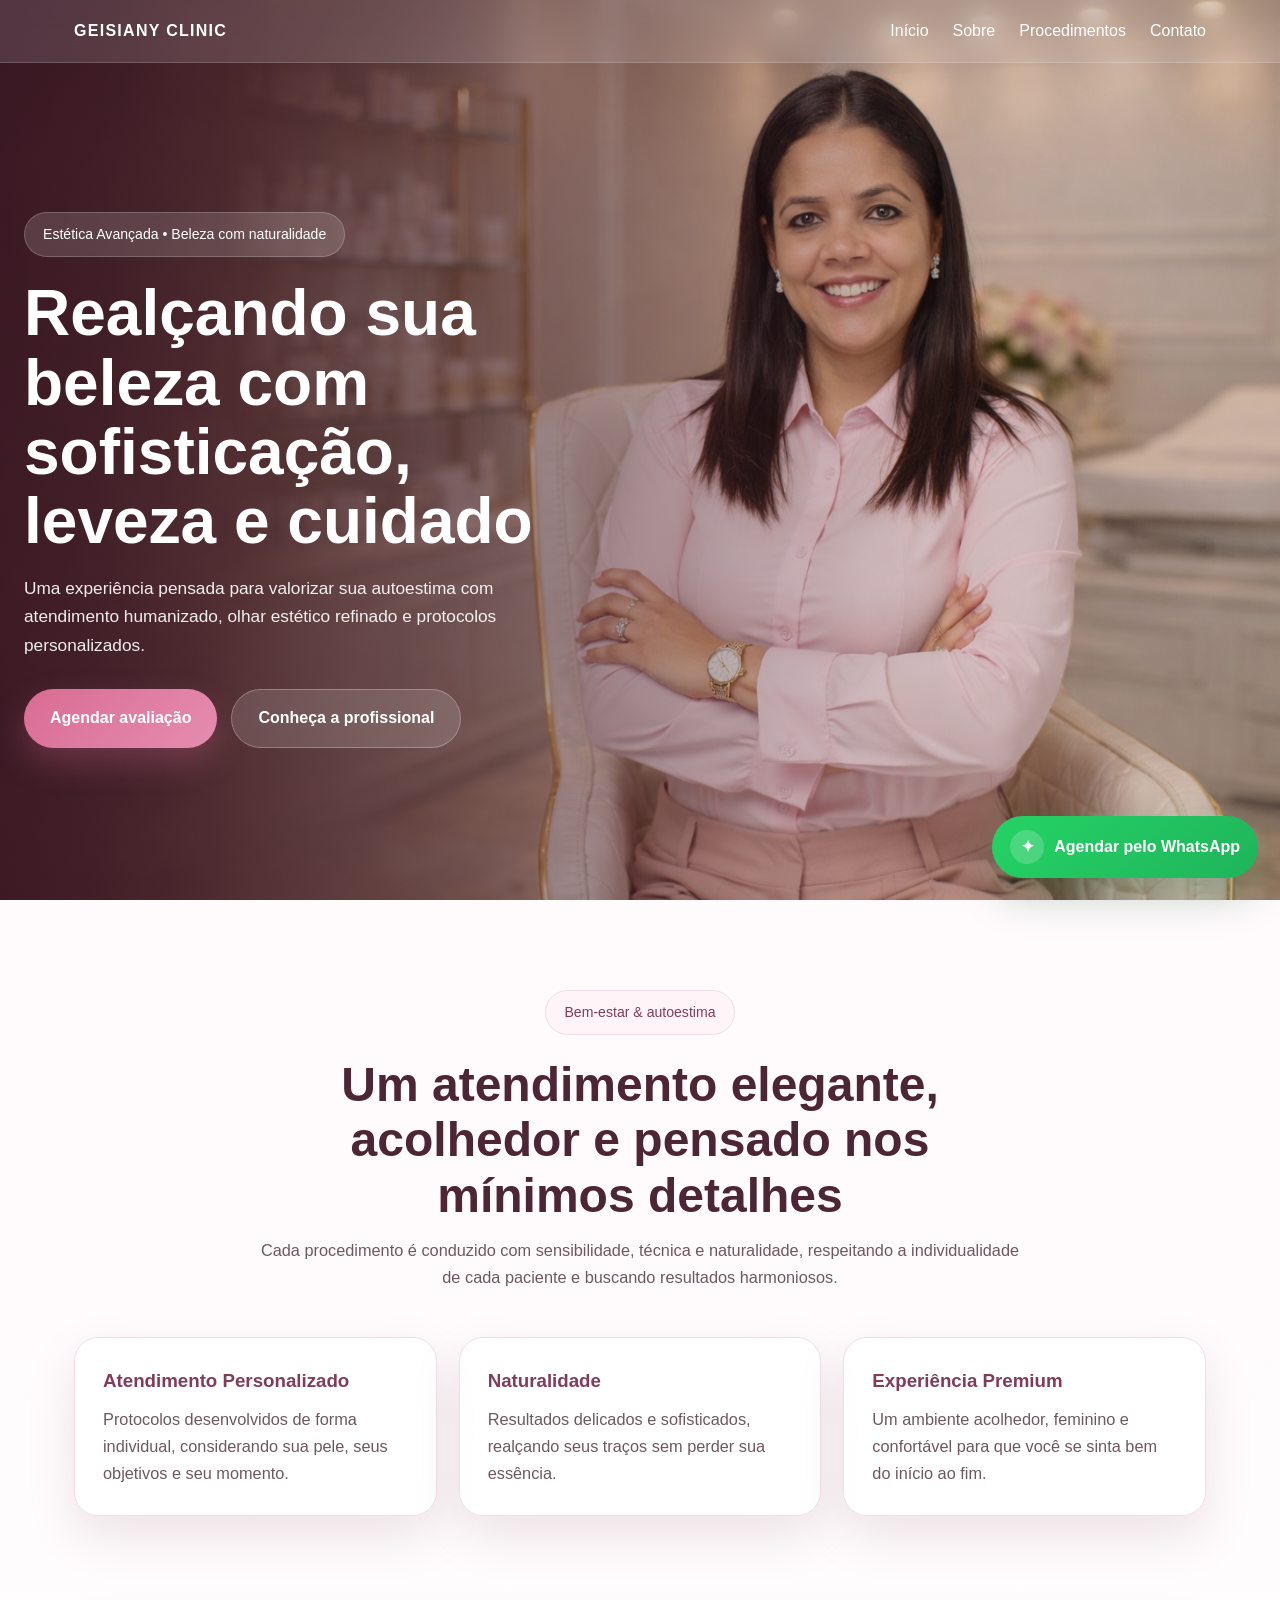
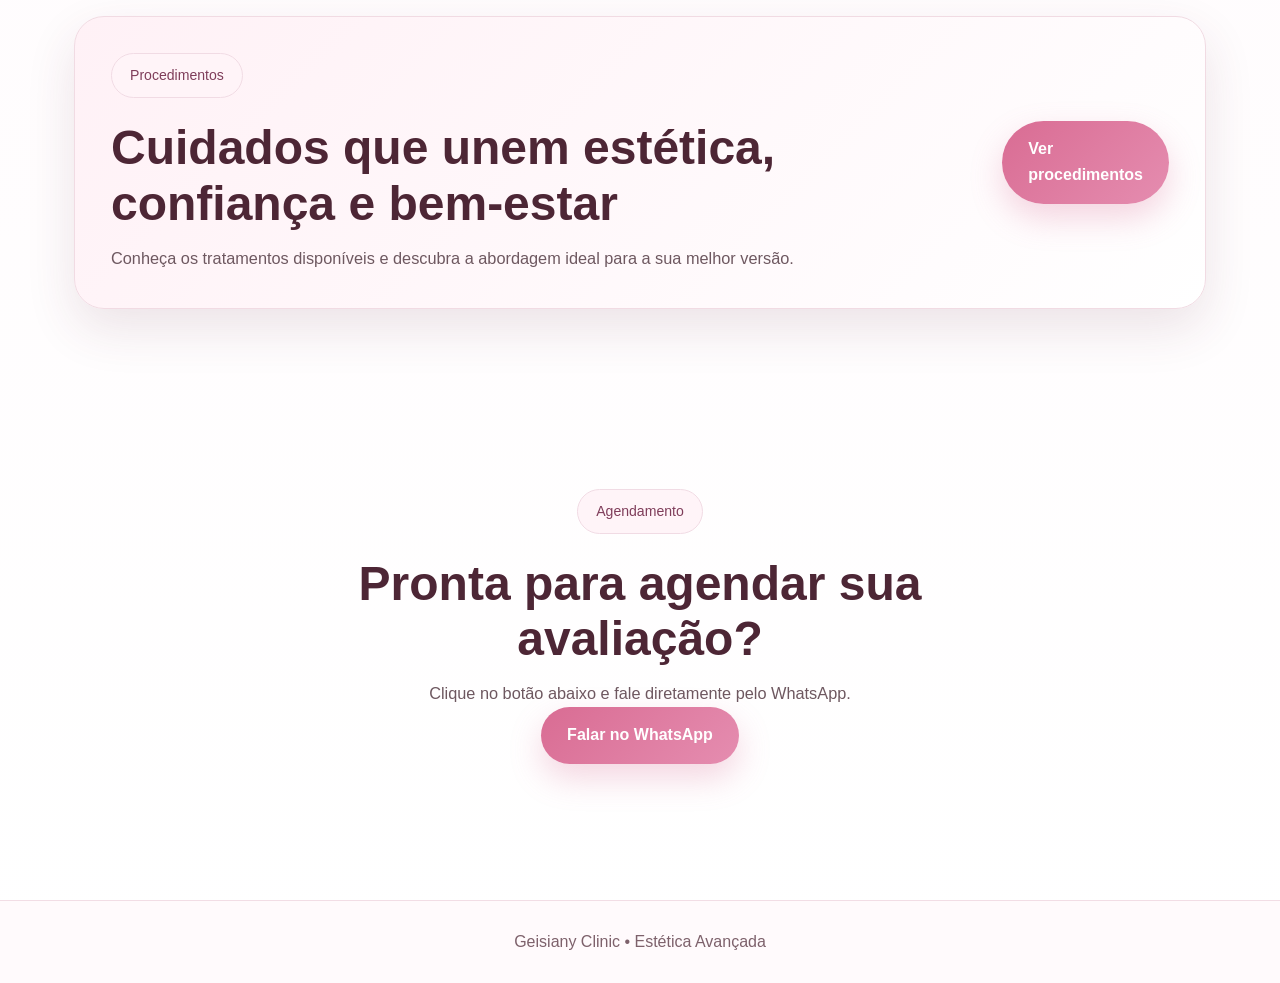
==== commit bf3d1856: "Add files via upload" ====
--- a/index.html
+++ b/index.html
@@ -31,7 +31,7 @@
       </p>
 
       <div class="hero-buttons">
-        <a href="https://wa.me/5537992007691?text=Olá,%20gostaria%20de%20agendar%20uma%20avaliação." target="_blank" rel="noopener" class="btn btn-primary">Agendar avaliação</a>
+        <a href="https://wa.me/5537920007691?text=Olá,%20gostaria%20de%20agendar%20uma%20avaliação." target="_blank" rel="noopener" class="btn btn-primary">Agendar avaliação</a>
         <a href="sobre.html" class="btn btn-secondary">Conheça a profissional</a>
       </div>
     </div>
@@ -96,7 +96,7 @@
       <p>
         Clique no botão abaixo e fale diretamente pelo WhatsApp.
       </p>
-      <a href="https://wa.me/5537992007691?text=Olá,%20gostaria%20de%20agendar%20uma%20avaliação." target="_blank" rel="noopener" class="btn btn-primary">Falar no WhatsApp</a>
+      <a href="https://wa.me/5537920007691?text=Olá,%20gostaria%20de%20agendar%20uma%20avaliação." target="_blank" rel="noopener" class="btn btn-primary">Falar no WhatsApp</a>
     </div>
   </section>
 
@@ -105,7 +105,7 @@
   </footer>
 
   <a
-    href="https://wa.me/5537992007691?text=Olá,%20gostaria%20de%20agendar%20uma%20avaliação."
+    href="https://wa.me/5537920007691?text=Olá,%20gostaria%20de%20agendar%20uma%20avaliação."
     class="whatsapp-float"
     target="_blank"
     rel="noopener"
--- a/style.css
+++ b/style.css
@@ -1,138 +1,602 @@
-body, html {
+:root {
+  --rosa-principal: #d96c93;
+  --rosa-claro: #f7d9e4;
+  --rosa-suave: #fff4f8;
+  --rosa-quente: #c35680;
+  --vinho: #7f3d5a;
+  --texto: #47333a;
+  --branco: #ffffff;
+  --nude: #f8eef2;
+  --sombra: 0 20px 50px rgba(95, 43, 65, 0.12);
+  --radius: 24px;
+}
+
+* {
   margin: 0;
   padding: 0;
-  font-family: Arial, sans-serif;
+  box-sizing: border-box;
+}
+
+html {
   scroll-behavior: smooth;
+}
+
+body {
+  font-family: "Segoe UI", Arial, sans-serif;
+  color: var(--texto);
+  background: linear-gradient(to bottom, #fff8fb, #ffffff);
+  line-height: 1.65;
+}
+
+a {
+  text-decoration: none;
 }
 
 .navbar {
   position: fixed;
-  top:0;
+  top: 0;
   width: 100%;
-  background: rgba(0,0,0,0.7);
   z-index: 1000;
+  background: rgba(255, 247, 250, 0.14);
+  backdrop-filter: blur(14px);
+  border-bottom: 1px solid rgba(255, 255, 255, 0.16);
+}
+
+.navbar.solid {
+  background: rgba(255, 251, 252, 0.96);
+  border-bottom: 1px solid #f1dbe4;
+}
+
+.nav-wrapper {
+  max-width: 1180px;
+  margin: 0 auto;
+  padding: 18px 24px;
+  display: flex;
+  align-items: center;
+  justify-content: space-between;
+  gap: 20px;
+}
+
+.brand {
+  color: var(--branco);
+  font-weight: 700;
+  letter-spacing: 0.08em;
+  text-transform: uppercase;
+  font-size: 1rem;
+}
+
+.brand.dark {
+  color: var(--vinho);
 }
 
 .navbar nav {
   display: flex;
-  justify-content: center;
-  padding: 15px 0;
+  gap: 24px;
+  flex-wrap: wrap;
 }
 
 .navbar nav a {
-  color: white;
-  margin: 0 20px;
-  text-decoration: none;
-  font-weight: bold;
-  transition: color 0.3s;
-}
-
-.navbar nav a:hover { color: #00aaff; }
+  color: var(--branco);
+  font-weight: 500;
+  transition: 0.25s ease;
+}
+
+.dark-nav a {
+  color: var(--vinho) !important;
+}
+
+.navbar nav a:hover {
+  color: var(--rosa-claro);
+}
+
+.dark-nav a:hover {
+  color: var(--rosa-quente) !important;
+}
 
 .hero {
+  position: relative;
+  min-height: 100vh;
   background-image: url('img/Veronica.jpeg');
   background-size: cover;
-  background-position: center 50%;
-  height: 100vh;
-  width: 100%;
-  position: relative;
+  background-position: right center;
+  background-repeat: no-repeat;
   display: flex;
-  justify-content: center;
   align-items: center;
+  padding: 120px 24px 60px;
 }
 
 .overlay {
   position: absolute;
-  top:0; left:0;
-  width:100%;
-  height:100%;
-  background: rgba(0,0,0,0.4);
-  z-index:1;
+  inset: 0;
+  background:
+    linear-gradient(
+      to right,
+      rgba(58, 23, 37, 0.82) 0%,
+      rgba(58, 23, 37, 0.55) 35%,
+      rgba(58, 23, 37, 0.18) 70%,
+      rgba(58, 23, 37, 0.06) 100%
+    );
 }
 
 .hero-content {
   position: relative;
-  z-index:2;
+  z-index: 2;
+  max-width: 760px;
+  color: var(--branco);
+}
+
+.tag,
+.mini-tag {
+  display: inline-block;
+  padding: 10px 18px;
+  border-radius: 999px;
+  margin-bottom: 22px;
+  font-size: 0.88rem;
+  backdrop-filter: blur(8px);
+}
+
+.tag {
+  background: rgba(255, 255, 255, 0.15);
+  border: 1px solid rgba(255, 255, 255, 0.2);
+  color: var(--branco);
+}
+
+.mini-tag {
+  background: var(--rosa-suave);
+  border: 1px solid #f1dbe4;
+  color: var(--vinho);
+}
+
+.hero h1,
+.page-hero h1 {
+  font-size: clamp(2.4rem, 5vw, 4.7rem);
+  line-height: 1.08;
+  margin-bottom: 18px;
+}
+
+.hero p,
+.page-hero p {
+  font-size: 1.08rem;
+  max-width: 640px;
+  margin-bottom: 30px;
+}
+
+.hero p {
+  color: rgba(255, 255, 255, 0.92);
+}
+
+.hero-buttons {
+  display: flex;
+  gap: 14px;
+  flex-wrap: wrap;
+}
+
+.btn,
+button {
+  display: inline-flex;
+  align-items: center;
+  justify-content: center;
+  border: none;
+  border-radius: 999px;
+  padding: 15px 26px;
+  font-weight: 600;
+  cursor: pointer;
+  transition: 0.28s ease;
+}
+
+.btn-primary,
+button {
+  background: linear-gradient(135deg, var(--rosa-principal), #e58db0);
+  color: var(--branco);
+  box-shadow: 0 14px 32px rgba(217, 108, 147, 0.28);
+}
+
+.btn-primary:hover,
+button:hover {
+  transform: translateY(-2px);
+  filter: brightness(1.03);
+}
+
+.btn-secondary {
+  color: var(--branco);
+  background: rgba(255, 255, 255, 0.14);
+  border: 1px solid rgba(255, 255, 255, 0.26);
+  backdrop-filter: blur(8px);
+}
+
+.btn-secondary:hover {
+  background: rgba(255, 255, 255, 0.22);
+}
+
+.page-shell {
+  padding-top: 90px;
+}
+
+.section {
+  max-width: 1180px;
+  margin: 0 auto;
+  padding: 90px 24px;
+}
+
+.page-hero {
+  padding-bottom: 24px;
+}
+
+.section-header {
   text-align: center;
-  color: #fff;
-  max-width: 700px;
-  opacity: 0;
-  transform: translateY(30px);
-  transition: all 1.5s ease;
-}
-
-.hero-content h1 { font-size: 3rem; margin-bottom: 20px; }
-.hero-content p { font-size: 1.3rem; margin-bottom: 30px; }
-
-.buttons button {
-  margin: 0 10px;
-  padding: 15px 30px;
+  max-width: 780px;
+  margin: 0 auto 46px;
+}
+
+.section h2 {
+  font-size: clamp(2rem, 4vw, 3rem);
+  line-height: 1.15;
+  margin-bottom: 14px;
+  color: #4d2635;
+}
+
+.section p {
+  color: #6e5860;
+  font-size: 1.02rem;
+}
+
+.cards {
+  display: grid;
+  grid-template-columns: repeat(3, 1fr);
+  gap: 22px;
+}
+
+.card,
+.soft-card {
+  background: rgba(255, 255, 255, 0.9);
+  border: 1px solid #f2dde6;
+  border-radius: var(--radius);
+  padding: 28px;
+  box-shadow: var(--sombra);
+  transition: 0.28s ease;
+}
+
+.card:hover,
+.soft-card:hover {
+  transform: translateY(-6px);
+}
+
+.card h3,
+.soft-card h2 {
+  color: var(--vinho);
+  margin-bottom: 10px;
+}
+
+.highlight {
+  padding-top: 10px;
+}
+
+.highlight-box {
+  display: flex;
+  justify-content: space-between;
+  align-items: center;
+  gap: 24px;
+  background: linear-gradient(135deg, #fff1f6, #ffffff);
+  border: 1px solid #f1dbe3;
+  border-radius: 30px;
+  padding: 36px;
+  box-shadow: var(--sombra);
+}
+
+.two-columns,
+.contact-grid {
+  display: grid;
+  grid-template-columns: repeat(2, 1fr);
+  gap: 24px;
+}
+
+form {
+  display: grid;
+  gap: 14px;
+}
+
+input,
+textarea {
+  width: 100%;
+  padding: 15px 16px;
+  border-radius: 16px;
+  border: 1px solid #ead3dc;
+  background: #fffafd;
+  outline: none;
   font-size: 1rem;
-  border: none;
-  border-radius: 5px;
-  cursor: pointer;
-  background-color: #0066cc;
-  color: white;
-  transition: background 0.3s ease;
-}
-
-.buttons button:hover { background-color: #004a99; }
-
-.section {
-  padding: 80px 20px;
+  color: var(--texto);
+}
+
+input:focus,
+textarea:focus {
+  border-color: var(--rosa-principal);
+  box-shadow: 0 0 0 4px rgba(217, 108, 147, 0.12);
+}
+
+textarea {
+  min-height: 140px;
+  resize: vertical;
+}
+
+.footer {
   text-align: center;
-  max-width: 1000px;
-  margin: 0 auto;
-}
-
-.section h2 { font-size: 2.5rem; margin-bottom: 30px; }
-.section p { font-size: 1.2rem; max-width: 700px; margin: 0 auto 30px auto; }
-
-.cards { display: flex; flex-wrap: wrap; justify-content: center; }
-.card {
-  background: #f0f4f8;
-  border-radius: 10px;
-  padding: 20px;
-  margin: 10px;
-  flex: 1 1 200px;
-  max-width: 220px;
-  box-shadow: 0 0 10px rgba(0,0,0,0.1);
-  transition: transform 0.3s;
-}
-
-.card:hover { transform: translateY(-5px); }
-
-form input, form textarea {
-  width: 80%;
-  padding: 10px;
-  margin-bottom: 15px;
-  border-radius: 5px;
-  border: 1px solid #ccc;
-}
-
-form textarea { height: 100px; resize: none; }
-
-form button {
-  padding: 10px 20px;
-  border: none;
-  background: #0066cc;
-  color: white;
-  border-radius: 5px;
-  cursor: pointer;
-}
-
-form button:hover { background: #004a99; }
-
-footer {
-  background: #333;
-  color: white;
-  padding: 20px 0;
-  text-align: center;
-  margin-top: 40px;
-}
-
-@media (max-width:768px) {
-  .hero-content h1 { font-size: 2rem; }
-  .hero-content p { font-size: 1rem; }
-  .card { max-width: 100%; }
-}+  padding: 28px 20px;
+  color: #7d616b;
+  border-top: 1px solid #f2dde5;
+  background: #fffafc;
+}
+
+.whatsapp-float {
+  position: fixed;
+  right: 22px;
+  bottom: 22px;
+  z-index: 1100;
+  display: inline-flex;
+  align-items: center;
+  gap: 10px;
+  padding: 14px 18px;
+  border-radius: 999px;
+  background: linear-gradient(135deg, #25d366, #1fb45a);
+  color: #ffffff;
+  box-shadow: 0 18px 40px rgba(24, 110, 53, 0.28);
+  font-weight: 700;
+  transition: 0.28s ease;
+}
+
+.whatsapp-float:hover {
+  transform: translateY(-3px) scale(1.01);
+}
+
+.wa-icon {
+  width: 34px;
+  height: 34px;
+  border-radius: 50%;
+  display: inline-flex;
+  align-items: center;
+  justify-content: center;
+  background: rgba(255, 255, 255, 0.18);
+  font-size: 1rem;
+}
+
+.wa-text {
+  white-space: nowrap;
+}
+
+@media (max-width: 960px) {
+  .cards,
+  .two-columns,
+  .contact-grid {
+    grid-template-columns: 1fr;
+  }
+
+  .highlight-box {
+    flex-direction: column;
+    align-items: flex-start;
+  }
+
+  .nav-wrapper {
+    flex-direction: column;
+  }
+
+  .hero {
+    justify-content: center;
+  }
+
+  .hero-content {
+    text-align: center;
+    margin: 0 auto;
+  }
+
+  .hero p {
+    margin-left: auto;
+    margin-right: auto;
+  }
+
+  .hero-buttons {
+    justify-content: center;
+  }
+}
+
+@media (max-width: 640px) {
+  .navbar nav {
+    justify-content: center;
+    gap: 14px;
+  }
+
+  .section {
+    padding: 70px 18px;
+  }
+
+  .whatsapp-float {
+    right: 14px;
+    bottom: 14px;
+    padding: 12px 14px;
+  }
+
+  .wa-text {
+    display: none;
+  }
+}
+
+.hero-content { max-width: 560px; }
+
+
+/* Mobile refinements */
+@media (max-width: 768px) {
+  .nav-wrapper {
+    padding: 14px 16px;
+    gap: 10px;
+  }
+
+  .brand,
+  .brand.dark {
+    font-size: 0.92rem;
+    letter-spacing: 0.06em;
+    text-align: center;
+  }
+
+  .navbar nav {
+    width: 100%;
+    justify-content: center;
+    gap: 10px 14px;
+  }
+
+  .navbar nav a {
+    font-size: 0.92rem;
+  }
+
+  .hero {
+    min-height: 100svh;
+    padding: 128px 18px 36px;
+    background-position: 76% center;
+    align-items: center;
+  }
+
+  .overlay {
+    background:
+      linear-gradient(
+        to bottom,
+        rgba(58, 23, 37, 0.70) 0%,
+        rgba(58, 23, 37, 0.56) 42%,
+        rgba(58, 23, 37, 0.34) 100%
+      );
+  }
+
+  .hero-content {
+    max-width: 100%;
+    text-align: center;
+    margin: 0 auto;
+  }
+
+  .tag {
+    font-size: 0.78rem;
+    padding: 8px 14px;
+    margin-bottom: 16px;
+  }
+
+  .hero h1 {
+    font-size: 2rem;
+    line-height: 1.12;
+    margin-bottom: 14px;
+  }
+
+  .hero p {
+    font-size: 0.98rem;
+    line-height: 1.55;
+    max-width: 100%;
+    margin-bottom: 22px;
+  }
+
+  .hero-buttons {
+    width: 100%;
+    flex-direction: column;
+    gap: 10px;
+  }
+
+  .hero-buttons .btn {
+    width: 100%;
+    min-height: 52px;
+    padding: 14px 18px;
+  }
+
+  .section {
+    padding: 56px 16px;
+  }
+
+  .page-shell {
+    padding-top: 82px;
+  }
+
+  .page-hero {
+    padding-bottom: 10px;
+  }
+
+  .section-header {
+    margin-bottom: 30px;
+  }
+
+  .section h2,
+  .page-hero h1 {
+    font-size: 1.75rem;
+    line-height: 1.18;
+  }
+
+  .section p,
+  .page-hero p,
+  .card p,
+  .soft-card p {
+    font-size: 0.96rem;
+  }
+
+  .card,
+  .soft-card {
+    padding: 22px 18px;
+    border-radius: 20px;
+  }
+
+  .highlight-box {
+    padding: 24px 18px;
+    border-radius: 24px;
+  }
+
+  form {
+    gap: 12px;
+  }
+
+  input,
+  textarea {
+    font-size: 16px;
+    padding: 14px 14px;
+    border-radius: 14px;
+  }
+
+  .btn,
+  button {
+    min-height: 50px;
+  }
+
+  .whatsapp-float {
+    right: 12px;
+    bottom: 12px;
+    padding: 12px 14px;
+    border-radius: 999px;
+  }
+
+  .wa-icon {
+    width: 30px;
+    height: 30px;
+  }
+
+  .wa-text {
+    display: none;
+  }
+}
+
+@media (max-width: 420px) {
+  .hero {
+    padding-top: 122px;
+    background-position: 80% center;
+  }
+
+  .hero h1 {
+    font-size: 1.8rem;
+  }
+
+  .hero p {
+    font-size: 0.93rem;
+  }
+
+  .navbar nav a {
+    font-size: 0.88rem;
+  }
+
+  .section h2,
+  .page-hero h1 {
+    font-size: 1.55rem;
+  }
+
+  .tag,
+  .mini-tag {
+    font-size: 0.74rem;
+  }
+}
